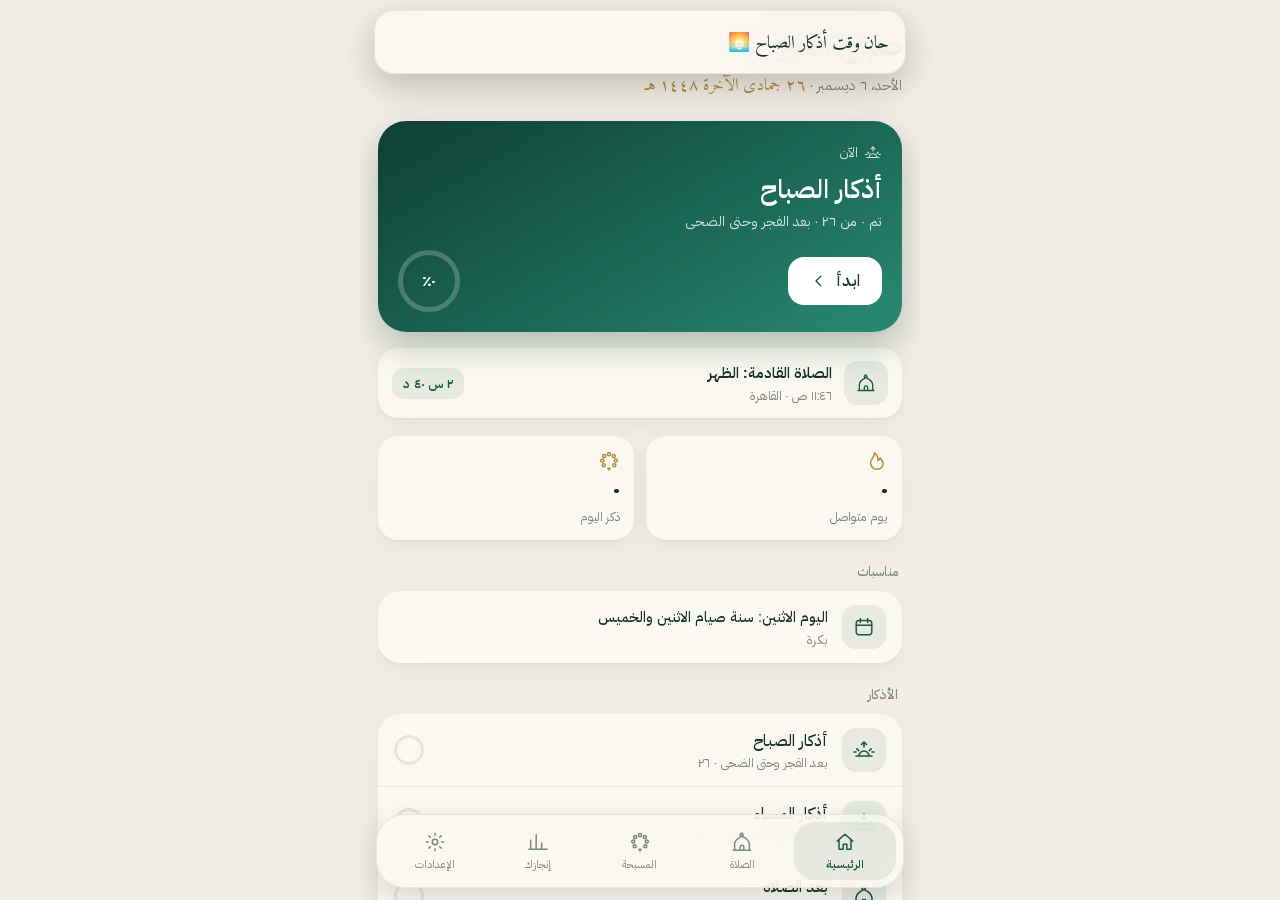
==== test/index.html @ 9b0db2cf "Test copy with calligraphy icon" ====
<!doctype html><html lang="ar" dir="rtl"><head><meta charset="utf-8">
<meta name="viewport" content="width=device-width,initial-scale=1,viewport-fit=cover,maximum-scale=1,user-scalable=no">
<title>أذكار</title>
<link rel="manifest" href="manifest.webmanifest">
<meta name="apple-mobile-web-app-capable" content="yes"><meta name="mobile-web-app-capable" content="yes">
<meta name="apple-mobile-web-app-status-bar-style" content="black-translucent">
<meta name="apple-mobile-web-app-title" content="أذكار">
<meta name="theme-color" content="#0f3f35">
<link rel="apple-touch-icon" href="icons/icon-180.png"><link rel="icon" href="icons/icon-192.png">
<link rel="stylesheet" href="fonts.css?v=8"><link rel="stylesheet" href="style.css?v=8"></head><body>
<div id="app"></div><div id="toast"></div>
<script src="data.js?v=8"></script><script src="icons.js?v=8"></script><script src="prayer.js?v=8"></script><script src="app.js?v=8"></script></body></html>
---- test/fonts.css ----
@font-face{font-family:'Amiri';font-weight:400;font-display:swap;src:url(fonts/Amiri-400-arabic.woff);unicode-range:U+0600-06FF, U+0750-077F, U+0870-0891, U+0897-08E1, U+08E3-08FF, U+200C-200E, U+2010-2011, U+204F, U+2E41, U+FB50-FDFF, U+FE70-FE74, U+FE76-FEFC, U+102E0-102FB, U+10E60-10E7E, U+10EC2-10EC7, U+10EC9-10EEE, U+10EF0-10EFF, U+1EE00-1EE03, U+1EE05-1EE1F, U+1EE21-1EE22, U+1EE24, U+1EE27, U+1EE29-1EE32, U+1EE34-1EE37, U+1EE39, U+1EE3B, U+1EE42, U+1EE47, U+1EE49, U+1EE4B, U+1EE4D-1EE4F, U+1EE51-1EE52, U+1EE54, U+1EE57, U+1EE59, U+1EE5B, U+1EE5D, U+1EE5F, U+1EE61-1EE62, U+1EE64, U+1EE67-1EE6A, U+1EE6C-1EE72, U+1EE74-1EE77, U+1EE79-1EE7C, U+1EE7E, U+1EE80-1EE89, U+1EE8B-1EE9B, U+1EEA1-1EEA3, U+1EEA5-1EEA9, U+1EEAB-1EEBB, U+1EEF0-1EEF1}
@font-face{font-family:'Amiri';font-weight:700;font-display:swap;src:url(fonts/Amiri-700-arabic.woff);unicode-range:U+0600-06FF, U+0750-077F, U+0870-0891, U+0897-08E1, U+08E3-08FF, U+200C-200E, U+2010-2011, U+204F, U+2E41, U+FB50-FDFF, U+FE70-FE74, U+FE76-FEFC, U+102E0-102FB, U+10E60-10E7E, U+10EC2-10EC7, U+10EC9-10EEE, U+10EF0-10EFF, U+1EE00-1EE03, U+1EE05-1EE1F, U+1EE21-1EE22, U+1EE24, U+1EE27, U+1EE29-1EE32, U+1EE34-1EE37, U+1EE39, U+1EE3B, U+1EE42, U+1EE47, U+1EE49, U+1EE4B, U+1EE4D-1EE4F, U+1EE51-1EE52, U+1EE54, U+1EE57, U+1EE59, U+1EE5B, U+1EE5D, U+1EE5F, U+1EE61-1EE62, U+1EE64, U+1EE67-1EE6A, U+1EE6C-1EE72, U+1EE74-1EE77, U+1EE79-1EE7C, U+1EE7E, U+1EE80-1EE89, U+1EE8B-1EE9B, U+1EEA1-1EEA3, U+1EEA5-1EEA9, U+1EEAB-1EEBB, U+1EEF0-1EEF1}
@font-face{font-family:'IBM Plex Sans Arabic';font-weight:400;font-display:swap;src:url(fonts/IBMPlexSansArabic-400-arabic.woff);unicode-range:U+0600-06FF, U+0750-077F, U+0870-0891, U+0897-08E1, U+08E3-08FF, U+200C-200E, U+2010-2011, U+204F, U+2E41, U+FB50-FDFF, U+FE70-FE74, U+FE76-FEFC, U+102E0-102FB, U+10E60-10E7E, U+10EC2-10EC7, U+10EC9-10EEE, U+10EF0-10EFF, U+1EE00-1EE03, U+1EE05-1EE1F, U+1EE21-1EE22, U+1EE24, U+1EE27, U+1EE29-1EE32, U+1EE34-1EE37, U+1EE39, U+1EE3B, U+1EE42, U+1EE47, U+1EE49, U+1EE4B, U+1EE4D-1EE4F, U+1EE51-1EE52, U+1EE54, U+1EE57, U+1EE59, U+1EE5B, U+1EE5D, U+1EE5F, U+1EE61-1EE62, U+1EE64, U+1EE67-1EE6A, U+1EE6C-1EE72, U+1EE74-1EE77, U+1EE79-1EE7C, U+1EE7E, U+1EE80-1EE89, U+1EE8B-1EE9B, U+1EEA1-1EEA3, U+1EEA5-1EEA9, U+1EEAB-1EEBB, U+1EEF0-1EEF1}
@font-face{font-family:'IBM Plex Sans Arabic';font-weight:500;font-display:swap;src:url(fonts/IBMPlexSansArabic-500-arabic.woff);unicode-range:U+0600-06FF, U+0750-077F, U+0870-0891, U+0897-08E1, U+08E3-08FF, U+200C-200E, U+2010-2011, U+204F, U+2E41, U+FB50-FDFF, U+FE70-FE74, U+FE76-FEFC, U+102E0-102FB, U+10E60-10E7E, U+10EC2-10EC7, U+10EC9-10EEE, U+10EF0-10EFF, U+1EE00-1EE03, U+1EE05-1EE1F, U+1EE21-1EE22, U+1EE24, U+1EE27, U+1EE29-1EE32, U+1EE34-1EE37, U+1EE39, U+1EE3B, U+1EE42, U+1EE47, U+1EE49, U+1EE4B, U+1EE4D-1EE4F, U+1EE51-1EE52, U+1EE54, U+1EE57, U+1EE59, U+1EE5B, U+1EE5D, U+1EE5F, U+1EE61-1EE62, U+1EE64, U+1EE67-1EE6A, U+1EE6C-1EE72, U+1EE74-1EE77, U+1EE79-1EE7C, U+1EE7E, U+1EE80-1EE89, U+1EE8B-1EE9B, U+1EEA1-1EEA3, U+1EEA5-1EEA9, U+1EEAB-1EEBB, U+1EEF0-1EEF1}
@font-face{font-family:'IBM Plex Sans Arabic';font-weight:600;font-display:swap;src:url(fonts/IBMPlexSansArabic-600-arabic.woff);unicode-range:U+0600-06FF, U+0750-077F, U+0870-0891, U+0897-08E1, U+08E3-08FF, U+200C-200E, U+2010-2011, U+204F, U+2E41, U+FB50-FDFF, U+FE70-FE74, U+FE76-FEFC, U+102E0-102FB, U+10E60-10E7E, U+10EC2-10EC7, U+10EC9-10EEE, U+10EF0-10EFF, U+1EE00-1EE03, U+1EE05-1EE1F, U+1EE21-1EE22, U+1EE24, U+1EE27, U+1EE29-1EE32, U+1EE34-1EE37, U+1EE39, U+1EE3B, U+1EE42, U+1EE47, U+1EE49, U+1EE4B, U+1EE4D-1EE4F, U+1EE51-1EE52, U+1EE54, U+1EE57, U+1EE59, U+1EE5B, U+1EE5D, U+1EE5F, U+1EE61-1EE62, U+1EE64, U+1EE67-1EE6A, U+1EE6C-1EE72, U+1EE74-1EE77, U+1EE79-1EE7C, U+1EE7E, U+1EE80-1EE89, U+1EE8B-1EE9B, U+1EEA1-1EEA3, U+1EEA5-1EEA9, U+1EEAB-1EEBB, U+1EEF0-1EEF1}
@font-face{font-family:'Reem Kufi';font-weight:500;font-display:swap;src:url(fonts/ReemKufi-500-arabic.woff);unicode-range:U+0600-06FF, U+0750-077F, U+0870-0891, U+0897-08E1, U+08E3-08FF, U+200C-200E, U+2010-2011, U+204F, U+2E41, U+FB50-FDFF, U+FE70-FE74, U+FE76-FEFC, U+102E0-102FB, U+10E60-10E7E, U+10EC2-10EC7, U+10EC9-10EEE, U+10EF0-10EFF, U+1EE00-1EE03, U+1EE05-1EE1F, U+1EE21-1EE22, U+1EE24, U+1EE27, U+1EE29-1EE32, U+1EE34-1EE37, U+1EE39, U+1EE3B, U+1EE42, U+1EE47, U+1EE49, U+1EE4B, U+1EE4D-1EE4F, U+1EE51-1EE52, U+1EE54, U+1EE57, U+1EE59, U+1EE5B, U+1EE5D, U+1EE5F, U+1EE61-1EE62, U+1EE64, U+1EE67-1EE6A, U+1EE6C-1EE72, U+1EE74-1EE77, U+1EE79-1EE7C, U+1EE7E, U+1EE80-1EE89, U+1EE8B-1EE9B, U+1EEA1-1EEA3, U+1EEA5-1EEA9, U+1EEAB-1EEBB, U+1EEF0-1EEF1}
---- test/style.css ----
:root{--bg:#f3eee4;--bg2:#ebe4d4;--card:#fbf8f1;--ink:#16302a;--mut:#7b8781;--acc:#17594a;--acc2:#2a7a66;--gold:#b48a3a;--line:rgba(22,48,42,.09);--tint:rgba(23,89,74,.09);--fs:30px;--sh:0 1px 2px rgba(22,48,42,.05),0 8px 24px rgba(22,48,42,.06)}
body.dark{--bg:#0a1412;--bg2:#0e1c19;--card:#122320;--ink:#ecf2ee;--mut:#8aa097;--acc:#46b394;--acc2:#2f8f77;--gold:#d8b468;--line:rgba(255,255,255,.08);--tint:rgba(70,179,148,.12);--sh:0 1px 2px rgba(0,0,0,.3),0 8px 24px rgba(0,0,0,.25)}
*{box-sizing:border-box;-webkit-tap-highlight-color:transparent}
html,body{margin:0;height:100%;background:var(--bg);color:var(--ink);font-family:"IBM Plex Sans Arabic",-apple-system,"Geeza Pro",sans-serif;overscroll-behavior:none}
button{font-family:inherit;color:inherit;cursor:pointer}
#app{height:100%;max-width:560px;margin:0 auto;position:relative;overflow:hidden}
.scr{position:absolute;inset:0;display:flex;flex-direction:column;animation:in .35s cubic-bezier(.2,.8,.2,1)}
@keyframes in{from{opacity:0;transform:translateY(10px)}to{opacity:1;transform:none}}
.main{flex:1;overflow-y:auto;padding:calc(env(safe-area-inset-top) + 22px) 18px 130px;-webkit-overflow-scrolling:touch}
.h1{font-size:30px;font-weight:600;margin:0;letter-spacing:-.2px}.sub{color:var(--mut);font-size:14px;margin:4px 0 0}
.hij{font-family:"Amiri",serif;color:var(--gold);font-size:17px}
.hero{position:relative;overflow:hidden;border-radius:28px;padding:22px 20px 20px;margin:20px 0 22px;color:#fff;background:linear-gradient(150deg,#0f3f35 0%,#1c6b58 60%,#2a8a73 100%);box-shadow:0 14px 34px rgba(15,63,53,.28)}
body.dark .hero{background:linear-gradient(150deg,#0d3a31,#16594b 70%,#1f7664)}
.hero:before{content:"";position:absolute;inset:0;background:url("data:image/svg+xml,%3Csvg xmlns='http://www.w3.org/2000/svg' width='64' height='64'%3E%3Cg fill='none' stroke='%23fff' stroke-opacity='.10' stroke-width='1'%3E%3Crect x='16' y='16' width='32' height='32'/%3E%3Crect x='16' y='16' width='32' height='32' transform='rotate(45 32 32)'/%3E%3Ccircle cx='32' cy='32' r='6'/%3E%3C/g%3E%3C/svg%3E");mask-image:linear-gradient(200deg,#000 10%,transparent 75%);-webkit-mask-image:linear-gradient(200deg,#000 10%,transparent 75%)}
.hero>*{position:relative}.hero .k{font-size:13px;opacity:.8;display:flex;align-items:center;gap:6px}
.hero h2{margin:8px 0 2px;font-size:26px;font-weight:600}.hero p{margin:0;opacity:.8;font-size:14px}
.hero .row{display:flex;align-items:center;justify-content:space-between;margin-top:18px}
.go{border:0;background:#fff;color:#0f3f35;padding:12px 22px;border-radius:16px;font-size:16px;font-weight:600;display:flex;gap:8px;align-items:center;transition:transform .15s}.go:active{transform:scale(.96)}
.rg{position:relative;width:62px;height:62px}.rg svg{transform:rotate(-90deg)}.rg b{position:absolute;inset:0;display:flex;align-items:center;justify-content:center;font-size:15px;font-weight:600}
.sec{font-size:13px;color:var(--mut);font-weight:500;margin:6px 4px 10px;letter-spacing:.2px}
.list{background:var(--card);border-radius:22px;box-shadow:var(--sh);overflow:hidden;margin-bottom:22px}
.it{display:flex;align-items:center;gap:14px;padding:14px 16px;width:100%;border:0;background:none;text-align:right;border-bottom:1px solid var(--line);transition:background .15s}.it:last-child{border:0}.it:active{background:var(--tint)}
.ib{width:44px;height:44px;border-radius:14px;background:var(--tint);color:var(--acc);display:flex;align-items:center;justify-content:center;flex:none}
.it .t{flex:1;min-width:0}.it .t b{display:block;font-size:16px;font-weight:500}.it .t span{font-size:12.5px;color:var(--mut)}
.it .e{color:var(--mut);display:flex;align-items:center;gap:8px;font-size:13px}
.mini{width:30px;height:30px}.mini svg{transform:rotate(-90deg)}
.quote{background:var(--card);border-radius:22px;box-shadow:var(--sh);padding:20px;margin-bottom:22px;text-align:center;border:1px solid var(--line)}
.quote .tx{font-family:"Amiri",serif;font-size:23px;line-height:2.1;margin:6px 0}.quote small{color:var(--mut);font-size:12px}
.orn{color:var(--gold);display:flex;justify-content:center;opacity:.9;font-size:12px;gap:8px;align-items:center}.orn:before,.orn:after{content:"";width:34px;height:1px;background:currentColor;opacity:.5}
/* tabs */
.tabs{position:absolute;left:16px;right:16px;bottom:calc(env(safe-area-inset-bottom) + 12px);display:flex;padding:7px;border-radius:28px;background:color-mix(in srgb,var(--card) 82%,transparent);backdrop-filter:blur(22px) saturate(1.6);-webkit-backdrop-filter:blur(22px) saturate(1.6);box-shadow:0 10px 30px rgba(22,48,42,.16);border:1px solid var(--line);z-index:5}
.tabs button{flex:1;border:0;background:none;color:var(--mut);padding:9px 0 7px;border-radius:21px;font-size:11px;display:flex;flex-direction:column;align-items:center;gap:3px;transition:.25s}.tabs .on{color:var(--acc);background:var(--tint);font-weight:600}
/* reader */
.rd{background:var(--bg);}
.rtop{padding:calc(env(safe-area-inset-top) + 12px) 16px 6px;display:flex;align-items:center;gap:10px}
.rtop h3{flex:1;margin:0;font-size:17px;font-weight:600;text-align:center}
.cb{width:42px;height:42px;border-radius:50%;border:0;background:var(--card);box-shadow:var(--sh);display:flex;align-items:center;justify-content:center;color:var(--ink);transition:transform .15s}.cb:active{transform:scale(.92)}.cb.on{color:#c4493a}.cb.on svg{fill:#c4493a}
.segs{display:flex;gap:4px;padding:6px 18px 0;direction:rtl}.segs i{flex:1;height:4px;border-radius:2px;background:var(--line);overflow:hidden;position:relative}.segs i.d{background:var(--acc)}.segs i.c{background:var(--gold)}
.rbody{flex:1;overflow-y:auto;padding:22px 20px 10px;display:flex;flex-direction:column}
.pcard{margin:auto 0;background:var(--card);border-radius:30px;box-shadow:var(--sh);border:1px solid var(--line);padding:30px 22px 22px;text-align:center;position:relative;animation:swap .4s cubic-bezier(.2,.8,.2,1)}
@keyframes swap{from{opacity:0;transform:translateX(-24px)}to{opacity:1;transform:none}}
.pcard .tx{font-family:"Amiri",serif;font-size:var(--fs);line-height:2.15;white-space:pre-line;color:var(--ink)}
.pcard .src{margin-top:18px;max-width:100%;line-height:1.8;font-size:12.5px;color:var(--mut);display:inline-block;padding:5px 12px;border-radius:12px;background:var(--tint)}
.pcard .fd{margin-top:10px;font-size:13px;color:var(--gold);line-height:1.8}
.dock{padding:8px 24px calc(env(safe-area-inset-bottom) + 18px);display:flex;align-items:center;justify-content:space-between}
.ctr{position:relative;width:132px;height:132px;border:0;background:none;padding:0;transition:transform .12s}.ctr:active{transform:scale(.95)}
.ctr svg{position:absolute;inset:0;transform:rotate(-90deg)}.ctr .n{position:absolute;inset:14px;border-radius:50%;background:var(--card);box-shadow:var(--sh);display:flex;flex-direction:column;align-items:center;justify-content:center}
.ctr .n b{font-size:38px;font-weight:600;line-height:1;color:var(--acc)}.ctr .n small{font-size:12px;color:var(--mut);margin-top:4px}
.ctr.pulse .n{animation:pl .35s}@keyframes pl{50%{transform:scale(1.07)}}
.ctr.dn .n{background:var(--acc);color:#fff}.ctr.dn .n b{color:#fff}
.nv{width:52px;height:52px}.nv:disabled{opacity:.3}
.fin{margin:auto;text-align:center;padding:20px}.fin .ck{width:110px;height:110px;border-radius:50%;background:var(--tint);color:var(--acc);display:flex;align-items:center;justify-content:center;margin:0 auto 22px}
.fin .ck path{stroke-dasharray:30;stroke-dashoffset:30;animation:dr .7s .2s forwards}@keyframes dr{to{stroke-dashoffset:0}}
.fin h2{font-family:"Amiri",serif;font-size:34px;margin:0 0 6px}.fin p{color:var(--mut);margin:0 0 26px}
.btn{border:0;background:var(--acc);color:#fff;padding:14px 26px;border-radius:18px;font-size:16px;font-weight:500}.btn.o{background:var(--tint);color:var(--acc)}
/* tasbih */
.tw{display:flex;flex-direction:column;align-items:center;margin-top:18px}
.big{position:relative;width:260px;height:260px;border:0;background:none;padding:0;transition:transform .1s}.big:active{transform:scale(.97)}
.big svg{position:absolute;inset:0;transform:rotate(-90deg)}.big .n{position:absolute;inset:24px;border-radius:50%;background:radial-gradient(circle at 35% 25%,var(--acc2),var(--acc) 70%);box-shadow:0 18px 40px rgba(23,89,74,.35),inset 0 2px 0 rgba(255,255,255,.2);display:flex;flex-direction:column;align-items:center;justify-content:center;color:#fff}
.big .n b{font-size:64px;font-weight:600;line-height:1}.big .n small{opacity:.8;margin-top:6px;font-size:13px}
.seg{display:flex;background:var(--tint);padding:4px;border-radius:16px;margin:28px 0 16px;gap:2px}.seg button{border:0;background:none;padding:8px 18px;border-radius:12px;font-size:14px;color:var(--mut)}.seg .on{background:var(--card);color:var(--acc);box-shadow:var(--sh);font-weight:600}
.tot{color:var(--mut);font-size:13px;margin-bottom:12px}
/* settings */
.st label{display:flex;justify-content:space-between;align-items:center;padding:13px 16px;border-bottom:1px solid var(--line);font-size:15.5px;gap:12px;min-height:54px}.st label:last-child{border:0}.st label .l{display:flex;align-items:center;gap:12px}.st label .l .ib{width:34px;height:34px;border-radius:11px}
.st input[type=time],.st select{font-family:inherit;font-size:16px;padding:7px 10px;border-radius:12px;border:0;background:var(--tint);color:var(--acc);font-weight:500}
.sw{width:52px;height:32px;appearance:none;-webkit-appearance:none;background:var(--line);border-radius:16px;position:relative;transition:.25s;flex:none;margin:0}.sw:checked{background:var(--acc2)}.sw:after{content:"";position:absolute;top:3px;right:3px;width:26px;height:26px;background:#fff;border-radius:50%;transition:.25s;box-shadow:0 2px 4px rgba(0,0,0,.25)}.sw:checked:after{right:23px}
.st input[type=range]{width:130px;accent-color:var(--acc2)}
.note{font-size:12.5px;color:var(--mut);line-height:1.9;padding:0 6px;margin:-12px 0 22px}
.empty{text-align:center;color:var(--mut);padding:60px 20px;line-height:2}.empty .ib{margin:0 auto 14px;width:64px;height:64px;border-radius:22px}
.fc{background:var(--card);border-radius:22px;box-shadow:var(--sh);padding:18px;margin-bottom:14px;border:1px solid var(--line)}.fc .tx{font-family:"Amiri",serif;font-size:22px;line-height:2.1;text-align:center;white-space:pre-line}.fc .row{display:flex;justify-content:space-between;align-items:center;margin-top:8px}.fc .row small{color:var(--mut);font-size:12px}
#toast{position:fixed;top:calc(env(safe-area-inset-top) + 10px);left:14px;right:14px;max-width:532px;margin:0 auto;background:color-mix(in srgb,var(--card) 90%,transparent);backdrop-filter:blur(20px);-webkit-backdrop-filter:blur(20px);color:var(--ink);border-radius:20px;padding:14px 16px;font-family:"Amiri",serif;line-height:1.9;transform:translateY(-160%);transition:.4s cubic-bezier(.2,.8,.2,1);z-index:9;box-shadow:0 12px 34px rgba(0,0,0,.22);font-size:18px;border:1px solid var(--line)}#toast.on{transform:none}
.pill{display:flex;align-items:center;gap:12px;background:var(--card);border-radius:20px;padding:13px 14px;margin:-6px 0 18px;box-shadow:var(--sh);cursor:pointer}
.pill .t{flex:1;display:flex;flex-direction:column;gap:2px}.pill .t b{font-size:15px;font-weight:600}.pill .t span{font-size:12.5px;color:var(--mut)}
.pill .left{font-size:13px;color:var(--acc);font-weight:600;background:var(--tint);padding:6px 11px;border-radius:12px;white-space:nowrap}
.chips{display:flex;gap:12px;margin:0 0 22px}.chip{flex:1;background:var(--card);border-radius:20px;padding:14px;box-shadow:var(--sh);display:flex;flex-direction:column;align-items:flex-start;gap:2px}
.chip .ci{color:var(--gold);display:flex}.chip b{font-size:26px;font-weight:600;line-height:1.2}.chip small{color:var(--mut);font-size:12.5px}
.prow.nx{background:var(--tint)}.prow.nx .t b{color:var(--acc)}.prow.ps{opacity:.55}
.cdl{font-size:30px;font-weight:600}
select{font-family:inherit;font-size:14px;color:var(--ink);background:var(--tint);border:0;border-radius:12px;padding:8px 10px;max-width:55%}
.seg.sm{margin-top:18px}.ctxt{font-family:"Amiri",serif;font-size:26px;text-align:center;margin:6px 8px 18px;line-height:1.9;color:var(--acc)}
.card2{background:var(--card);border-radius:22px;padding:18px 14px 12px;box-shadow:var(--sh);margin-bottom:18px}
.bars{display:flex;align-items:flex-end;justify-content:space-between;gap:6px;height:150px}
.bc{flex:1;display:flex;flex-direction:column;align-items:center;justify-content:flex-end;gap:4px;height:100%}
.bv{width:70%;max-width:30px;border-radius:9px;background:var(--line);min-height:6px;transition:height .4s}.bv.tn{background:var(--acc2)}
.bc small{font-size:11px;color:var(--mut)}.bc i{font-style:normal;font-size:12.5px;color:var(--mut);width:24px;height:24px;line-height:24px;text-align:center;border-radius:50%}.bc i.dn{background:var(--acc2);color:#fff}
.ov{position:fixed;inset:0;background:rgba(5,15,12,.6);backdrop-filter:blur(6px);z-index:50;display:flex;align-items:flex-end;justify-content:center;animation:in .25s}
.sh{width:100%;max-width:560px;background:var(--bg);border-radius:28px 28px 0 0;padding:16px 16px calc(env(safe-area-inset-bottom) + 14px);max-height:94%;overflow:auto}
.shi{display:flex;justify-content:center;margin-bottom:12px}.shi img{max-height:56vh;max-width:100%;border-radius:18px;box-shadow:var(--sh)}
.row2{display:flex;gap:8px}.row2 .btn{flex:1;padding:12px 6px;font-size:14px}.cl{display:block;margin:10px auto 0;background:none;border:0;color:var(--mut);font-size:14px;padding:8px}
.hero:before{display:none!important}
html,body,#app,*{touch-action:pan-x pan-y;-webkit-user-select:none;user-select:none;-webkit-touch-callout:none}input,select{-webkit-user-select:auto;user-select:auto}input,select,textarea{font-size:16px}
input[type=text]{font-family:inherit;font-size:16px;color:var(--ink);background:var(--tint);border:0;border-radius:12px;padding:8px 10px;text-align:right;-webkit-user-select:text;user-select:text}
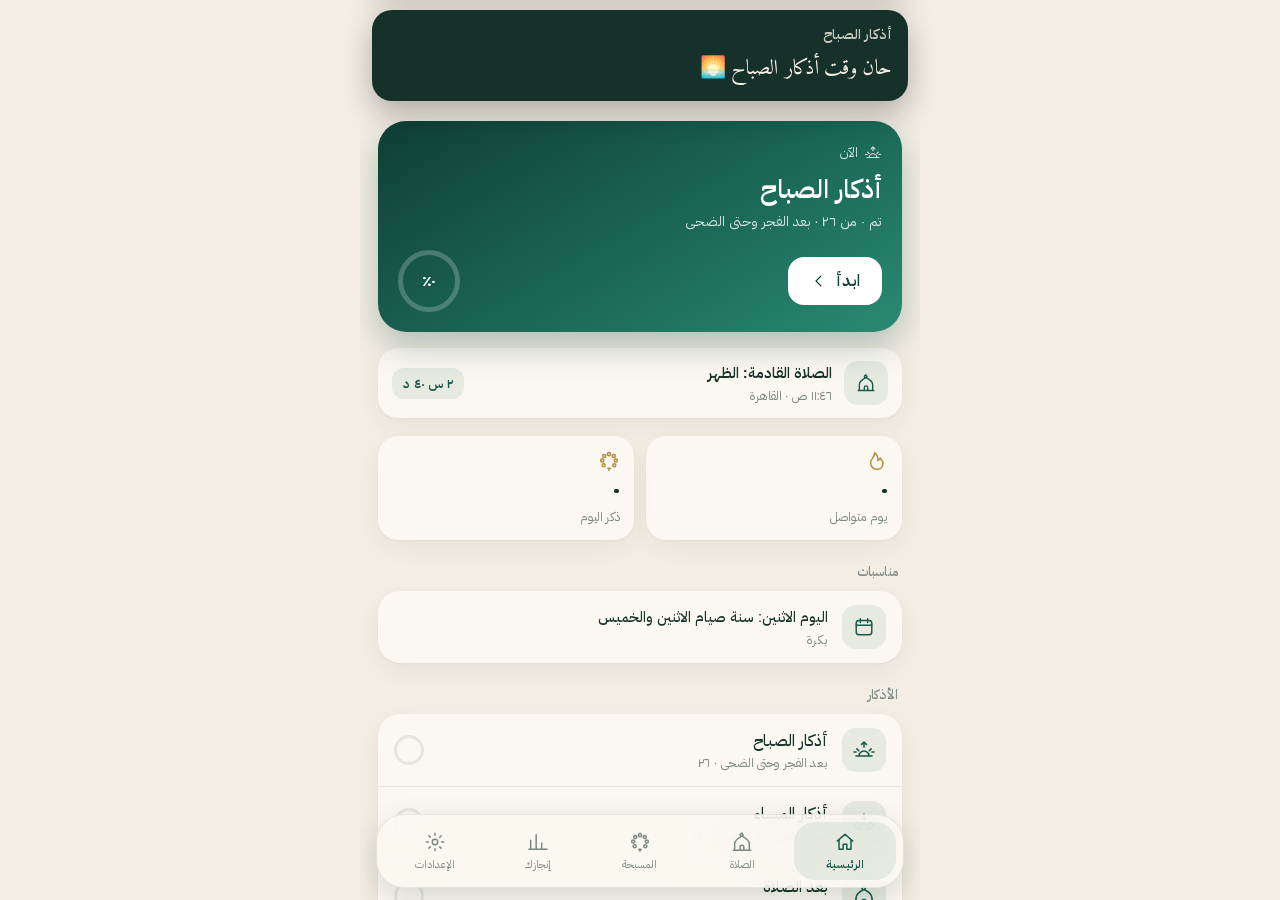
==== commit 7e4ecd03: "test: reminder banner, chime, wake lock, status" ====
--- a/test/index.html
+++ b/test/index.html
@@ -7,6 +7,6 @@
 <meta name="apple-mobile-web-app-title" content="أذكار">
 <meta name="theme-color" content="#0f3f35">
 <link rel="apple-touch-icon" href="icons/icon-180.png"><link rel="icon" href="icons/icon-192.png">
-<link rel="stylesheet" href="fonts.css?v=8"><link rel="stylesheet" href="style.css?v=8"></head><body>
+<link rel="stylesheet" href="fonts.css?v=9"><link rel="stylesheet" href="style.css?v=9"></head><body>
 <div id="app"></div><div id="toast"></div>
-<script src="data.js?v=8"></script><script src="icons.js?v=8"></script><script src="prayer.js?v=8"></script><script src="app.js?v=8"></script></body></html>
+<script src="data.js?v=9"></script><script src="icons.js?v=9"></script><script src="prayer.js?v=9"></script><script src="app.js?v=9"></script></body></html>
--- a/test/style.css
+++ b/test/style.css
@@ -90,3 +90,4 @@
 .hero:before{display:none!important}
 html,body,#app,*{touch-action:pan-x pan-y;-webkit-user-select:none;user-select:none;-webkit-touch-callout:none}input,select{-webkit-user-select:auto;user-select:auto}input,select,textarea{font-size:16px}
 input[type=text]{font-family:inherit;font-size:16px;color:var(--ink);background:var(--tint);border:0;border-radius:12px;padding:8px 10px;text-align:right;-webkit-user-select:text;user-select:text}
+#bn{position:fixed;top:calc(env(safe-area-inset-top) + 10px);left:12px;right:12px;max-width:536px;margin:0 auto;z-index:80;background:var(--ink);color:var(--bg);border-radius:20px;padding:14px 16px;box-shadow:0 12px 30px rgba(0,0,0,.28);display:flex;flex-direction:column;gap:4px;transform:translateY(-140%);transition:transform .35s cubic-bezier(.2,.8,.2,1)}#bn.on{transform:none}#bn b{font-size:14px;font-weight:600;opacity:.8}#bn span{font-family:Amiri,serif;font-size:21px;line-height:1.8}
